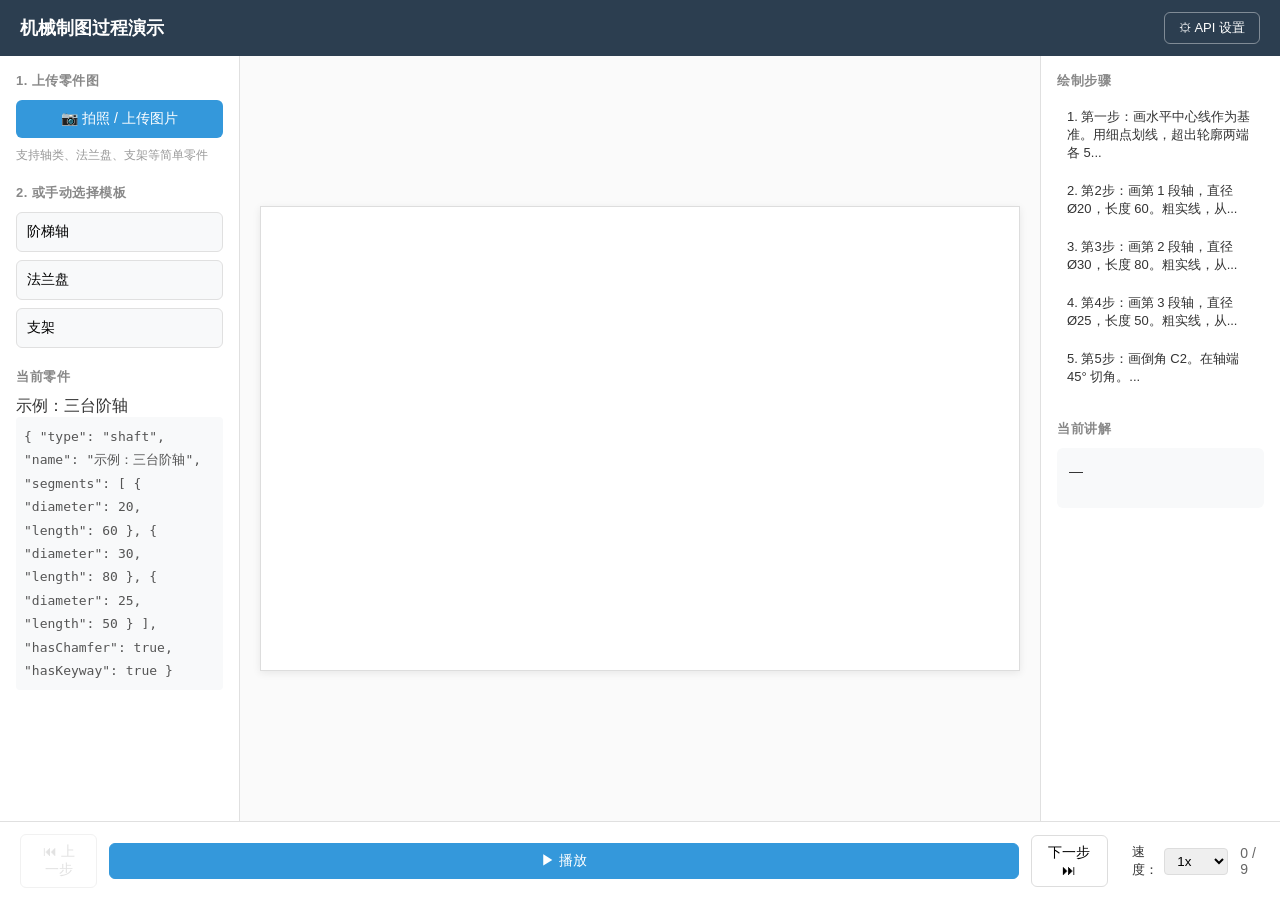
==== index.html @ 3d5e57e7 "init: 机械制图过程演示 MVP" ====
<!DOCTYPE html>
<html lang="zh-CN">
<head>
  <meta charset="UTF-8">
  <meta name="viewport" content="width=device-width, initial-scale=1.0">
  <title>机械制图过程演示</title>
  <link rel="stylesheet" href="css/style.css">
</head>
<body>
  <header>
    <h1>机械制图过程演示</h1>
    <button id="btn-settings" class="btn-secondary">⚙ API 设置</button>
  </header>

  <main>
    <aside class="sidebar">
      <div class="panel">
        <h3>1. 上传零件图</h3>
        <input type="file" id="file-input" accept="image/*" hidden>
        <button id="btn-upload" class="btn-primary">📷 拍照 / 上传图片</button>
        <p class="hint">支持轴类、法兰盘、支架等简单零件</p>
      </div>

      <div class="panel">
        <h3>2. 或手动选择模板</h3>
        <div id="template-list" class="template-list">
          <button class="template-item" data-template="shaft">阶梯轴</button>
          <button class="template-item" data-template="flange">法兰盘</button>
          <button class="template-item" data-template="bracket">支架</button>
        </div>
      </div>

      <div class="panel">
        <h3>当前零件</h3>
        <div id="current-part-name">未选择</div>
        <div id="current-part-params" class="params-display"></div>
      </div>
    </aside>

    <section class="canvas-area">
      <canvas id="canvas" width="900" height="550"></canvas>
      <div id="overlay-loading" class="overlay hidden">
        <div class="spinner"></div>
        <p>AI 正在识图中...</p>
      </div>
    </section>

    <aside class="sidebar right">
      <div class="panel">
        <h3>绘制步骤</h3>
        <div id="step-list" class="step-list">
          <p class="hint">上传图片或选择模板后开始</p>
        </div>
      </div>
      <div class="panel">
        <h3>当前讲解</h3>
        <div id="step-desc" class="step-desc">—</div>
      </div>
    </aside>
  </main>

  <footer>
    <button id="btn-prev" class="btn-control" disabled>⏮ 上一步</button>
    <button id="btn-play" class="btn-control btn-primary" disabled>▶ 播放</button>
    <button id="btn-next" class="btn-control" disabled>下一步 ⏭</button>
    <div class="speed-control">
      <label>速度：</label>
      <select id="speed-select">
        <option value="0.5">0.5x</option>
        <option value="1" selected>1x</option>
        <option value="2">2x</option>
        <option value="4">4x</option>
      </select>
    </div>
    <div class="step-progress">
      <span id="step-current">0</span> / <span id="step-total">0</span>
    </div>
  </footer>

  <div id="settings-modal" class="modal hidden">
    <div class="modal-content">
      <h2>API 设置</h2>
      <p class="hint">你的 API Key 只存在浏览器本地，不会上传。</p>
      <label>API Base URL</label>
      <input type="text" id="cfg-baseurl" placeholder="https://api.openai.com/v1" value="https://api.openai.com/v1">
      <label>API Key</label>
      <input type="password" id="cfg-apikey" placeholder="sk-...">
      <label>模型名称</label>
      <input type="text" id="cfg-model" placeholder="gpt-4o" value="gpt-4o">
      <div class="modal-actions">
        <button id="btn-cancel-settings" class="btn-secondary">取消</button>
        <button id="btn-save-settings" class="btn-primary">保存</button>
      </div>
    </div>
  </div>

  <script src="js/config.js"></script>
  <script src="js/templates.js"></script>
  <script src="js/engine.js"></script>
  <script src="js/player.js"></script>
  <script src="js/llm.js"></script>
  <script src="js/app.js"></script>
</body>
</html>
---- css/style.css ----
* { margin: 0; padding: 0; box-sizing: border-box; }

body {
  font-family: -apple-system, "PingFang SC", "Microsoft YaHei", sans-serif;
  background: #f5f5f5;
  color: #333;
  display: flex;
  flex-direction: column;
  height: 100vh;
  overflow: hidden;
}

header {
  background: #2c3e50;
  color: #fff;
  padding: 12px 20px;
  display: flex;
  justify-content: space-between;
  align-items: center;
}
header h1 { font-size: 18px; font-weight: 600; }

main {
  flex: 1;
  display: flex;
  overflow: hidden;
}

.sidebar {
  width: 240px;
  background: #fff;
  border-right: 1px solid #e0e0e0;
  padding: 16px;
  overflow-y: auto;
  flex-shrink: 0;
}
.sidebar.right {
  border-right: none;
  border-left: 1px solid #e0e0e0;
}

.panel { margin-bottom: 20px; }
.panel h3 {
  font-size: 13px;
  color: #888;
  margin-bottom: 10px;
  text-transform: uppercase;
  letter-spacing: 0.5px;
}

.canvas-area {
  flex: 1;
  display: flex;
  align-items: center;
  justify-content: center;
  background: #fafafa;
  position: relative;
  padding: 20px;
}
#canvas {
  background: #fff;
  border: 1px solid #ddd;
  box-shadow: 0 2px 8px rgba(0,0,0,0.08);
  max-width: 100%;
  max-height: 100%;
}

.btn-primary {
  background: #3498db;
  color: #fff;
  border: none;
  padding: 10px 16px;
  border-radius: 6px;
  cursor: pointer;
  font-size: 14px;
  width: 100%;
  transition: background 0.2s;
}
.btn-primary:hover { background: #2980b9; }

.btn-secondary {
  background: transparent;
  color: #fff;
  border: 1px solid rgba(255,255,255,0.4);
  padding: 6px 14px;
  border-radius: 6px;
  cursor: pointer;
  font-size: 13px;
}
.btn-secondary:hover { background: rgba(255,255,255,0.1); }

.btn-control {
  background: #fff;
  border: 1px solid #ddd;
  padding: 8px 16px;
  border-radius: 6px;
  cursor: pointer;
  font-size: 14px;
  transition: all 0.2s;
}
.btn-control:hover:not(:disabled) { background: #f0f0f0; }
.btn-control:disabled { opacity: 0.4; cursor: not-allowed; }
.btn-control.btn-primary {
  background: #3498db;
  color: #fff;
  border-color: #3498db;
  min-width: 80px;
}

.template-list { display: flex; flex-direction: column; gap: 8px; }
.template-item {
  background: #f8f9fa;
  border: 1px solid #e0e0e0;
  padding: 10px;
  border-radius: 6px;
  cursor: pointer;
  text-align: left;
  font-size: 14px;
  transition: all 0.2s;
}
.template-item:hover { background: #e3f2fd; border-color: #3498db; }
.template-item.active { background: #3498db; color: #fff; border-color: #3498db; }

.hint { font-size: 12px; color: #999; margin-top: 8px; line-height: 1.5; }

.step-list { max-height: 300px; overflow-y: auto; }
.step-item {
  padding: 8px 10px;
  border-radius: 4px;
  margin-bottom: 4px;
  font-size: 13px;
  cursor: pointer;
  transition: background 0.2s;
}
.step-item:hover { background: #f0f0f0; }
.step-item.done { color: #27ae60; }
.step-item.current { background: #e3f2fd; color: #2980b9; font-weight: 600; }

.step-desc {
  background: #f8f9fa;
  padding: 12px;
  border-radius: 6px;
  font-size: 14px;
  line-height: 1.6;
  min-height: 60px;
}

footer {
  background: #fff;
  border-top: 1px solid #e0e0e0;
  padding: 12px 20px;
  display: flex;
  align-items: center;
  gap: 12px;
}
.speed-control {
  display: flex;
  align-items: center;
  gap: 6px;
  margin-left: 12px;
  font-size: 13px;
}
.speed-control select {
  padding: 4px 8px;
  border: 1px solid #ddd;
  border-radius: 4px;
}
.step-progress { margin-left: auto; font-size: 14px; color: #666; }

.modal {
  position: fixed;
  top: 0; left: 0; right: 0; bottom: 0;
  background: rgba(0,0,0,0.5);
  display: flex;
  align-items: center;
  justify-content: center;
  z-index: 100;
}
.modal.hidden { display: none; }
.modal-content {
  background: #fff;
  padding: 24px;
  border-radius: 12px;
  width: 400px;
  max-width: 90%;
}
.modal-content h2 { margin-bottom: 16px; font-size: 18px; }
.modal-content label {
  display: block;
  font-size: 13px;
  color: #666;
  margin: 12px 0 4px;
}
.modal-content input {
  width: 100%;
  padding: 8px 10px;
  border: 1px solid #ddd;
  border-radius: 6px;
  font-size: 14px;
}
.modal-actions {
  display: flex;
  gap: 10px;
  margin-top: 20px;
  justify-content: flex-end;
}
.modal-actions .btn-secondary { background: #f0f0f0; color: #333; border: none; }

.overlay {
  position: absolute;
  top: 0; left: 0; right: 0; bottom: 0;
  background: rgba(255,255,255,0.9);
  display: flex;
  flex-direction: column;
  align-items: center;
  justify-content: center;
  z-index: 10;
}
.overlay.hidden { display: none; }
.spinner {
  width: 40px; height: 40px;
  border: 4px solid #e0e0e0;
  border-top-color: #3498db;
  border-radius: 50%;
  animation: spin 0.8s linear infinite;
}
@keyframes spin { to { transform: rotate(360deg); } }

.params-display {
  font-size: 13px;
  color: #555;
  line-height: 1.8;
  font-family: monospace;
  background: #f8f9fa;
  padding: 8px;
  border-radius: 4px;
}
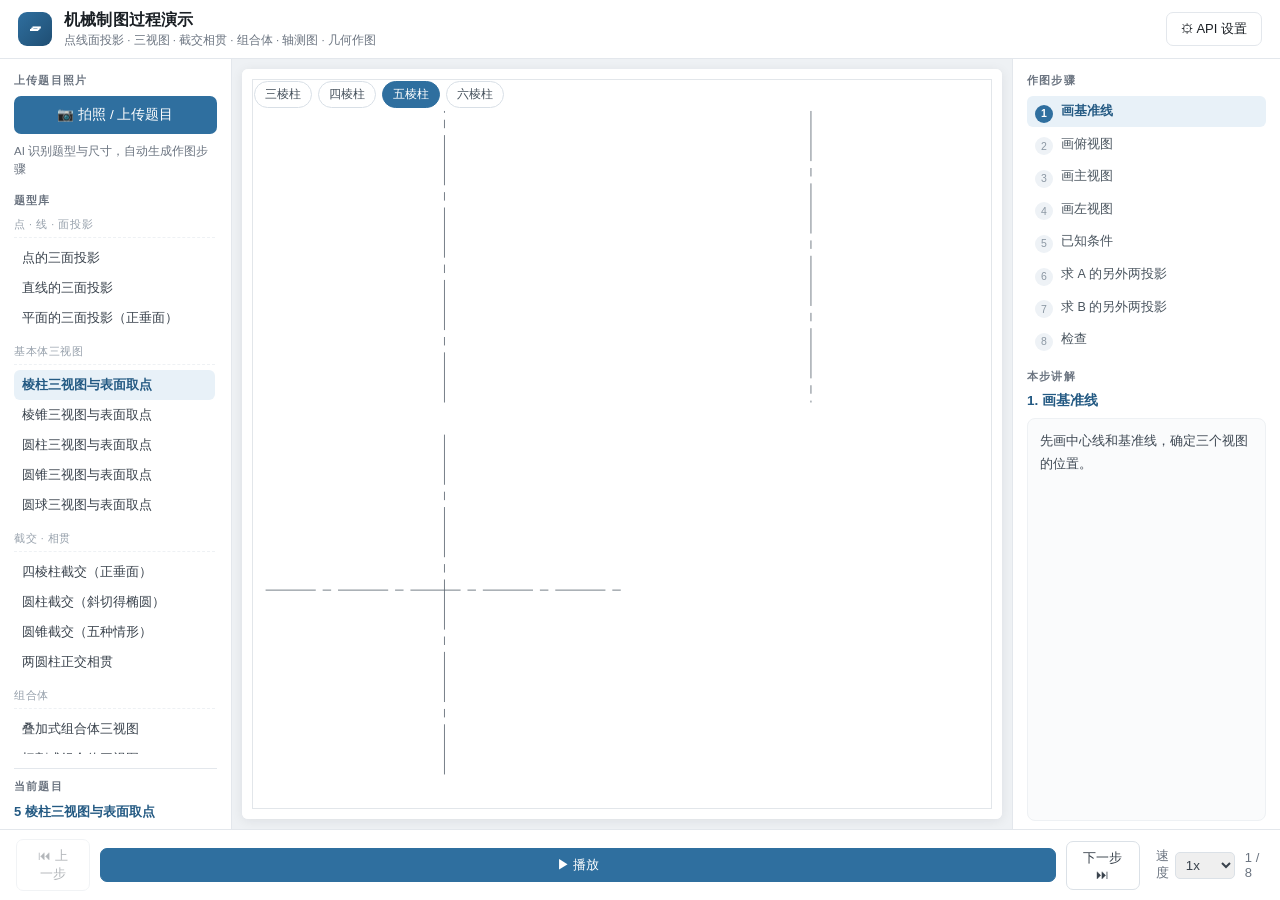
==== commit 2d6b0da2: "feat: 画法几何题型库（点线面投影/基本体取点/截交相贯/组合体/轴测图/圆弧连接/吊钩）" ====
--- a/index.html
+++ b/index.html
@@ -3,58 +3,59 @@
 <head>
   <meta charset="UTF-8">
   <meta name="viewport" content="width=device-width, initial-scale=1.0">
-  <title>机械制图过程演示</title>
+  <title>机械制图过程演示 · 画法几何</title>
   <link rel="stylesheet" href="css/style.css">
 </head>
 <body>
   <header>
-    <h1>机械制图过程演示</h1>
+    <div class="brand">
+      <span class="logo">▱</span>
+      <div>
+        <h1>机械制图过程演示</h1>
+        <p class="sub">点线面投影 · 三视图 · 截交相贯 · 组合体 · 轴测图 · 几何作图</p>
+      </div>
+    </div>
     <button id="btn-settings" class="btn-secondary">⚙ API 设置</button>
   </header>
 
   <main>
     <aside class="sidebar">
       <div class="panel">
-        <h3>1. 上传零件图</h3>
+        <h3>上传题目照片</h3>
         <input type="file" id="file-input" accept="image/*" hidden>
-        <button id="btn-upload" class="btn-primary">📷 拍照 / 上传图片</button>
-        <p class="hint">支持轴类、法兰盘、支架等简单零件</p>
+        <button id="btn-upload" class="btn-primary">📷 拍照 / 上传题目</button>
+        <p class="hint">AI 识别题型与尺寸，自动生成作图步骤</p>
       </div>
 
-      <div class="panel">
-        <h3>2. 或手动选择模板</h3>
-        <div id="template-list" class="template-list">
-          <button class="template-item" data-template="shaft">阶梯轴</button>
-          <button class="template-item" data-template="flange">法兰盘</button>
-          <button class="template-item" data-template="bracket">支架</button>
-        </div>
+      <div class="panel grow">
+        <h3>题型库</h3>
+        <div id="template-list" class="template-list"></div>
       </div>
 
-      <div class="panel">
-        <h3>当前零件</h3>
-        <div id="current-part-name">未选择</div>
-        <div id="current-part-params" class="params-display"></div>
+      <div class="panel last">
+        <h3>当前题目</h3>
+        <div id="current-part-name" class="current-name">—</div>
       </div>
     </aside>
 
     <section class="canvas-area">
-      <canvas id="canvas" width="900" height="550"></canvas>
+      <canvas id="canvas"></canvas>
+      <div id="variant-bar" class="variant-bar hidden"></div>
       <div id="overlay-loading" class="overlay hidden">
         <div class="spinner"></div>
-        <p>AI 正在识图中...</p>
+        <p>AI 正在识图...</p>
       </div>
     </section>
 
     <aside class="sidebar right">
       <div class="panel">
-        <h3>绘制步骤</h3>
-        <div id="step-list" class="step-list">
-          <p class="hint">上传图片或选择模板后开始</p>
-        </div>
+        <h3>作图步骤</h3>
+        <div id="step-list" class="step-list"></div>
       </div>
-      <div class="panel">
-        <h3>当前讲解</h3>
-        <div id="step-desc" class="step-desc">—</div>
+      <div class="panel grow">
+        <h3>本步讲解</h3>
+        <div id="step-title" class="step-title">—</div>
+        <div id="step-desc" class="step-desc">选择一个题型开始</div>
       </div>
     </aside>
   </main>
@@ -64,38 +65,40 @@
     <button id="btn-play" class="btn-control btn-primary" disabled>▶ 播放</button>
     <button id="btn-next" class="btn-control" disabled>下一步 ⏭</button>
     <div class="speed-control">
-      <label>速度：</label>
+      <label>速度</label>
       <select id="speed-select">
         <option value="0.5">0.5x</option>
         <option value="1" selected>1x</option>
         <option value="2">2x</option>
-        <option value="4">4x</option>
+        <option value="3">3x</option>
       </select>
     </div>
-    <div class="step-progress">
-      <span id="step-current">0</span> / <span id="step-total">0</span>
-    </div>
+    <div class="step-progress"><span id="step-current">0</span> / <span id="step-total">0</span></div>
   </footer>
 
   <div id="settings-modal" class="modal hidden">
     <div class="modal-content">
       <h2>API 设置</h2>
-      <p class="hint">你的 API Key 只存在浏览器本地，不会上传。</p>
+      <p class="hint">API Key 只保存在浏览器本地，不会上传到任何服务器。</p>
       <label>API Base URL</label>
       <input type="text" id="cfg-baseurl" placeholder="https://api.openai.com/v1" value="https://api.openai.com/v1">
       <label>API Key</label>
       <input type="password" id="cfg-apikey" placeholder="sk-...">
-      <label>模型名称</label>
+      <label>模型名称（需支持图片输入）</label>
       <input type="text" id="cfg-model" placeholder="gpt-4o" value="gpt-4o">
       <div class="modal-actions">
-        <button id="btn-cancel-settings" class="btn-secondary">取消</button>
+        <button id="btn-cancel-settings" class="btn-secondary dark">取消</button>
         <button id="btn-save-settings" class="btn-primary">保存</button>
       </div>
     </div>
   </div>
 
   <script src="js/config.js"></script>
+  <script src="js/paper.js"></script>
+  <script src="js/geom3d.js"></script>
+  <script src="js/views.js"></script>
   <script src="js/templates.js"></script>
+  <script src="js/templates2d.js"></script>
   <script src="js/engine.js"></script>
   <script src="js/player.js"></script>
   <script src="js/llm.js"></script>
--- a/css/style.css
+++ b/css/style.css
@@ -1,237 +1,200 @@
 * { margin: 0; padding: 0; box-sizing: border-box; }
 
+:root {
+  --ink: #1a1f24;
+  --muted: #6b7480;
+  --line: #e3e7ec;
+  --bg: #f4f6f8;
+  --blue: #2f6f9f;
+  --blue-d: #245a83;
+  --accent: #c0392b;
+}
+
 body {
-  font-family: -apple-system, "PingFang SC", "Microsoft YaHei", sans-serif;
-  background: #f5f5f5;
-  color: #333;
+  font-family: -apple-system, "PingFang SC", "Microsoft YaHei", "Segoe UI", sans-serif;
+  background: var(--bg);
+  color: var(--ink);
   display: flex;
   flex-direction: column;
   height: 100vh;
   overflow: hidden;
+  font-size: 14px;
 }
 
 header {
-  background: #2c3e50;
-  color: #fff;
-  padding: 12px 20px;
+  background: #fff;
+  border-bottom: 1px solid var(--line);
+  padding: 10px 18px;
   display: flex;
   justify-content: space-between;
   align-items: center;
-}
-header h1 { font-size: 18px; font-weight: 600; }
-
-main {
-  flex: 1;
+  flex-shrink: 0;
+}
+.brand { display: flex; align-items: center; gap: 12px; }
+.logo {
+  width: 34px; height: 34px; border-radius: 9px;
+  background: linear-gradient(135deg, #2f6f9f, #1f4e73);
+  color: #fff; display: flex; align-items: center; justify-content: center;
+  font-size: 20px; font-weight: 700;
+}
+header h1 { font-size: 16px; font-weight: 600; letter-spacing: .2px; }
+header .sub { font-size: 11.5px; color: var(--muted); margin-top: 2px; }
+
+main { flex: 1; display: flex; overflow: hidden; }
+
+.sidebar {
+  width: 232px;
+  background: #fff;
+  border-right: 1px solid var(--line);
+  padding: 14px 14px 8px;
   display: flex;
+  flex-direction: column;
+  gap: 14px;
   overflow: hidden;
-}
-
-.sidebar {
-  width: 240px;
-  background: #fff;
-  border-right: 1px solid #e0e0e0;
-  padding: 16px;
-  overflow-y: auto;
   flex-shrink: 0;
 }
-.sidebar.right {
-  border-right: none;
-  border-left: 1px solid #e0e0e0;
-}
-
-.panel { margin-bottom: 20px; }
+.sidebar.right { border-right: none; border-left: 1px solid var(--line); width: 268px; }
+
+.panel { display: flex; flex-direction: column; gap: 8px; }
+.panel.grow { flex: 1; min-height: 0; }
+.panel.last { border-top: 1px solid var(--line); padding-top: 10px; }
 .panel h3 {
-  font-size: 13px;
-  color: #888;
-  margin-bottom: 10px;
-  text-transform: uppercase;
-  letter-spacing: 0.5px;
+  font-size: 11px; color: var(--muted); font-weight: 600;
+  letter-spacing: 1.2px; text-transform: uppercase;
 }
 
 .canvas-area {
-  flex: 1;
-  display: flex;
-  align-items: center;
-  justify-content: center;
-  background: #fafafa;
-  position: relative;
-  padding: 20px;
-}
-#canvas {
-  background: #fff;
-  border: 1px solid #ddd;
-  box-shadow: 0 2px 8px rgba(0,0,0,0.08);
-  max-width: 100%;
-  max-height: 100%;
-}
+  flex: 1; position: relative; display: flex; align-items: stretch; justify-content: stretch;
+  background: #eef1f4; padding: 10px; min-width: 0;
+}
+#canvas { width: 100%; height: 100%; background: #fff; border-radius: 6px; box-shadow: 0 2px 12px rgba(20,30,40,.08); }
 
 .btn-primary {
-  background: #3498db;
-  color: #fff;
-  border: none;
-  padding: 10px 16px;
-  border-radius: 6px;
-  cursor: pointer;
-  font-size: 14px;
-  width: 100%;
-  transition: background 0.2s;
-}
-.btn-primary:hover { background: #2980b9; }
+  background: var(--blue); color: #fff; border: none;
+  padding: 10px 14px; border-radius: 7px; cursor: pointer;
+  font-size: 13.5px; width: 100%; transition: background .15s;
+}
+.btn-primary:hover { background: var(--blue-d); }
 
 .btn-secondary {
-  background: transparent;
-  color: #fff;
-  border: 1px solid rgba(255,255,255,0.4);
-  padding: 6px 14px;
-  border-radius: 6px;
-  cursor: pointer;
-  font-size: 13px;
-}
-.btn-secondary:hover { background: rgba(255,255,255,0.1); }
-
+  background: #fff; color: var(--ink); border: 1px solid var(--line);
+  padding: 7px 14px; border-radius: 7px; cursor: pointer; font-size: 13px;
+}
+.btn-secondary:hover { background: #f6f8fa; }
+.btn-secondary.dark { background: #eef1f4; border-color: #e0e5ea; }
+
+.hint { font-size: 11.5px; color: var(--muted); line-height: 1.6; }
+
+/* 题库 */
+.template-list { overflow-y: auto; flex: 1; padding-right: 2px; }
+.cat { margin-bottom: 10px; }
+.cat-h {
+  font-size: 10.5px; color: #97a1ac; letter-spacing: .6px;
+  padding: 2px 0 5px; border-bottom: 1px dashed #eef1f4; margin-bottom: 5px;
+}
+.template-item {
+  display: block; width: 100%; text-align: left; background: transparent;
+  border: none; padding: 6px 8px; border-radius: 6px; font-size: 13px;
+  color: #39424c; cursor: pointer; transition: background .12s, color .12s;
+  white-space: nowrap; overflow: hidden; text-overflow: ellipsis;
+}
+.template-item:hover { background: #f2f6fa; color: var(--blue-d); }
+.template-item.active { background: #e8f1f8; color: var(--blue-d); font-weight: 600; }
+
+.current-name { font-size: 13px; color: var(--blue-d); font-weight: 600; line-height: 1.5; }
+
+/* 变体选择 */
+.variant-bar {
+  position: absolute; left: 22px; top: 22px;
+  display: flex; gap: 6px; flex-wrap: wrap; max-width: 70%;
+}
+.variant-bar.hidden { display: none; }
+.chip {
+  background: rgba(255,255,255,.94); border: 1px solid #d8dfe6; color: #46515c;
+  padding: 4px 10px; border-radius: 999px; font-size: 12px; cursor: pointer;
+  backdrop-filter: blur(4px);
+}
+.chip:hover { border-color: var(--blue); color: var(--blue); }
+.chip.on { background: var(--blue); color: #fff; border-color: var(--blue); }
+.ai-note { font-size: 12px; color: var(--muted); padding: 5px 10px; background: #fff; border-radius: 999px; border: 1px dashed #cfd8e0; }
+
+/* 步骤 */
+.step-list { overflow-y: auto; flex: 1; min-height: 0; display: flex; flex-direction: column; gap: 2px; }
+.step-item {
+  display: flex; gap: 8px; align-items: baseline;
+  padding: 6px 8px; border-radius: 6px; cursor: pointer; color: #4a555f;
+  font-size: 12.5px; line-height: 1.45;
+}
+.step-item:hover { background: #f4f7fa; }
+.step-item .idx {
+  flex-shrink: 0; width: 18px; height: 18px; border-radius: 50%;
+  background: #eef2f6; color: #8b97a3; font-size: 10.5px;
+  display: inline-flex; align-items: center; justify-content: center;
+  transform: translateY(2px);
+}
+.step-item.done { color: #8b97a3; }
+.step-item.done .idx { background: #e6f4ec; color: #2e8b57; }
+.step-item.current { background: #e8f1f8; color: var(--blue-d); font-weight: 600; }
+.step-item.current .idx { background: var(--blue); color: #fff; }
+
+.step-title { font-size: 13.5px; font-weight: 600; color: var(--blue-d); }
+.step-desc {
+  font-size: 13px; line-height: 1.75; color: #3d4752;
+  background: #fafbfc; border: 1px solid #eef1f4; border-radius: 8px;
+  padding: 11px 12px; overflow-y: auto; flex: 1; min-height: 80px;
+}
+
+/* 底栏 */
+footer {
+  background: #fff; border-top: 1px solid var(--line);
+  padding: 9px 16px; display: flex; align-items: center; gap: 10px; flex-shrink: 0;
+}
 .btn-control {
-  background: #fff;
-  border: 1px solid #ddd;
-  padding: 8px 16px;
-  border-radius: 6px;
-  cursor: pointer;
-  font-size: 14px;
-  transition: all 0.2s;
-}
-.btn-control:hover:not(:disabled) { background: #f0f0f0; }
-.btn-control:disabled { opacity: 0.4; cursor: not-allowed; }
-.btn-control.btn-primary {
-  background: #3498db;
-  color: #fff;
-  border-color: #3498db;
-  min-width: 80px;
-}
-
-.template-list { display: flex; flex-direction: column; gap: 8px; }
-.template-item {
-  background: #f8f9fa;
-  border: 1px solid #e0e0e0;
-  padding: 10px;
-  border-radius: 6px;
-  cursor: pointer;
-  text-align: left;
-  font-size: 14px;
-  transition: all 0.2s;
-}
-.template-item:hover { background: #e3f2fd; border-color: #3498db; }
-.template-item.active { background: #3498db; color: #fff; border-color: #3498db; }
-
-.hint { font-size: 12px; color: #999; margin-top: 8px; line-height: 1.5; }
-
-.step-list { max-height: 300px; overflow-y: auto; }
-.step-item {
-  padding: 8px 10px;
-  border-radius: 4px;
-  margin-bottom: 4px;
-  font-size: 13px;
-  cursor: pointer;
-  transition: background 0.2s;
-}
-.step-item:hover { background: #f0f0f0; }
-.step-item.done { color: #27ae60; }
-.step-item.current { background: #e3f2fd; color: #2980b9; font-weight: 600; }
-
-.step-desc {
-  background: #f8f9fa;
-  padding: 12px;
-  border-radius: 6px;
-  font-size: 14px;
-  line-height: 1.6;
-  min-height: 60px;
-}
-
-footer {
-  background: #fff;
-  border-top: 1px solid #e0e0e0;
-  padding: 12px 20px;
-  display: flex;
-  align-items: center;
-  gap: 12px;
-}
-.speed-control {
-  display: flex;
-  align-items: center;
-  gap: 6px;
-  margin-left: 12px;
-  font-size: 13px;
-}
-.speed-control select {
-  padding: 4px 8px;
-  border: 1px solid #ddd;
-  border-radius: 4px;
-}
-.step-progress { margin-left: auto; font-size: 14px; color: #666; }
-
+  background: #fff; border: 1px solid #dbe1e7; padding: 7px 15px;
+  border-radius: 7px; cursor: pointer; font-size: 13px; color: #39424c;
+  transition: all .12s;
+}
+.btn-control:hover:not(:disabled) { background: #f5f8fa; border-color: #c9d2da; }
+.btn-control:disabled { opacity: .38; cursor: not-allowed; }
+.btn-control.btn-primary { background: var(--blue); color: #fff; border-color: var(--blue); min-width: 92px; }
+.btn-control.btn-primary:hover:not(:disabled) { background: var(--blue-d); }
+.speed-control { display: flex; align-items: center; gap: 6px; font-size: 12.5px; color: var(--muted); margin-left: 6px; }
+.speed-control select { padding: 4px 6px; border: 1px solid #dbe1e7; border-radius: 5px; color: #39424c; }
+.step-progress { margin-left: auto; font-size: 13px; color: var(--muted); font-variant-numeric: tabular-nums; }
+
+/* 弹窗 */
 .modal {
-  position: fixed;
-  top: 0; left: 0; right: 0; bottom: 0;
-  background: rgba(0,0,0,0.5);
-  display: flex;
-  align-items: center;
-  justify-content: center;
-  z-index: 100;
+  position: fixed; inset: 0; background: rgba(18,24,30,.42);
+  display: flex; align-items: center; justify-content: center; z-index: 100;
 }
 .modal.hidden { display: none; }
 .modal-content {
-  background: #fff;
-  padding: 24px;
-  border-radius: 12px;
-  width: 400px;
-  max-width: 90%;
-}
-.modal-content h2 { margin-bottom: 16px; font-size: 18px; }
-.modal-content label {
-  display: block;
-  font-size: 13px;
-  color: #666;
-  margin: 12px 0 4px;
-}
+  background: #fff; padding: 22px; border-radius: 12px; width: 420px; max-width: 92%;
+  box-shadow: 0 18px 50px rgba(0,0,0,.2);
+}
+.modal-content h2 { font-size: 17px; margin-bottom: 6px; }
+.modal-content label { display: block; font-size: 12px; color: var(--muted); margin: 12px 0 4px; }
 .modal-content input {
-  width: 100%;
-  padding: 8px 10px;
-  border: 1px solid #ddd;
-  border-radius: 6px;
-  font-size: 14px;
-}
-.modal-actions {
-  display: flex;
-  gap: 10px;
-  margin-top: 20px;
-  justify-content: flex-end;
-}
-.modal-actions .btn-secondary { background: #f0f0f0; color: #333; border: none; }
+  width: 100%; padding: 8px 10px; border: 1px solid #dbe1e7;
+  border-radius: 7px; font-size: 13px; outline: none;
+}
+.modal-content input:focus { border-color: var(--blue); }
+.modal-actions { display: flex; gap: 8px; margin-top: 18px; justify-content: flex-end; }
+.modal-actions .btn-primary { width: auto; }
 
 .overlay {
-  position: absolute;
-  top: 0; left: 0; right: 0; bottom: 0;
-  background: rgba(255,255,255,0.9);
-  display: flex;
-  flex-direction: column;
-  align-items: center;
-  justify-content: center;
-  z-index: 10;
+  position: absolute; inset: 0; background: rgba(255,255,255,.86);
+  display: flex; flex-direction: column; align-items: center; justify-content: center;
+  gap: 12px; z-index: 20; border-radius: 6px; font-size: 13px; color: var(--muted);
 }
 .overlay.hidden { display: none; }
 .spinner {
-  width: 40px; height: 40px;
-  border: 4px solid #e0e0e0;
-  border-top-color: #3498db;
-  border-radius: 50%;
-  animation: spin 0.8s linear infinite;
+  width: 34px; height: 34px; border: 3px solid #e3e8ee; border-top-color: var(--blue);
+  border-radius: 50%; animation: spin .8s linear infinite;
 }
 @keyframes spin { to { transform: rotate(360deg); } }
 
-.params-display {
-  font-size: 13px;
-  color: #555;
-  line-height: 1.8;
-  font-family: monospace;
-  background: #f8f9fa;
-  padding: 8px;
-  border-radius: 4px;
-}
+@media (max-width: 1100px) {
+  .sidebar { width: 190px; }
+  .sidebar.right { width: 230px; }
+}
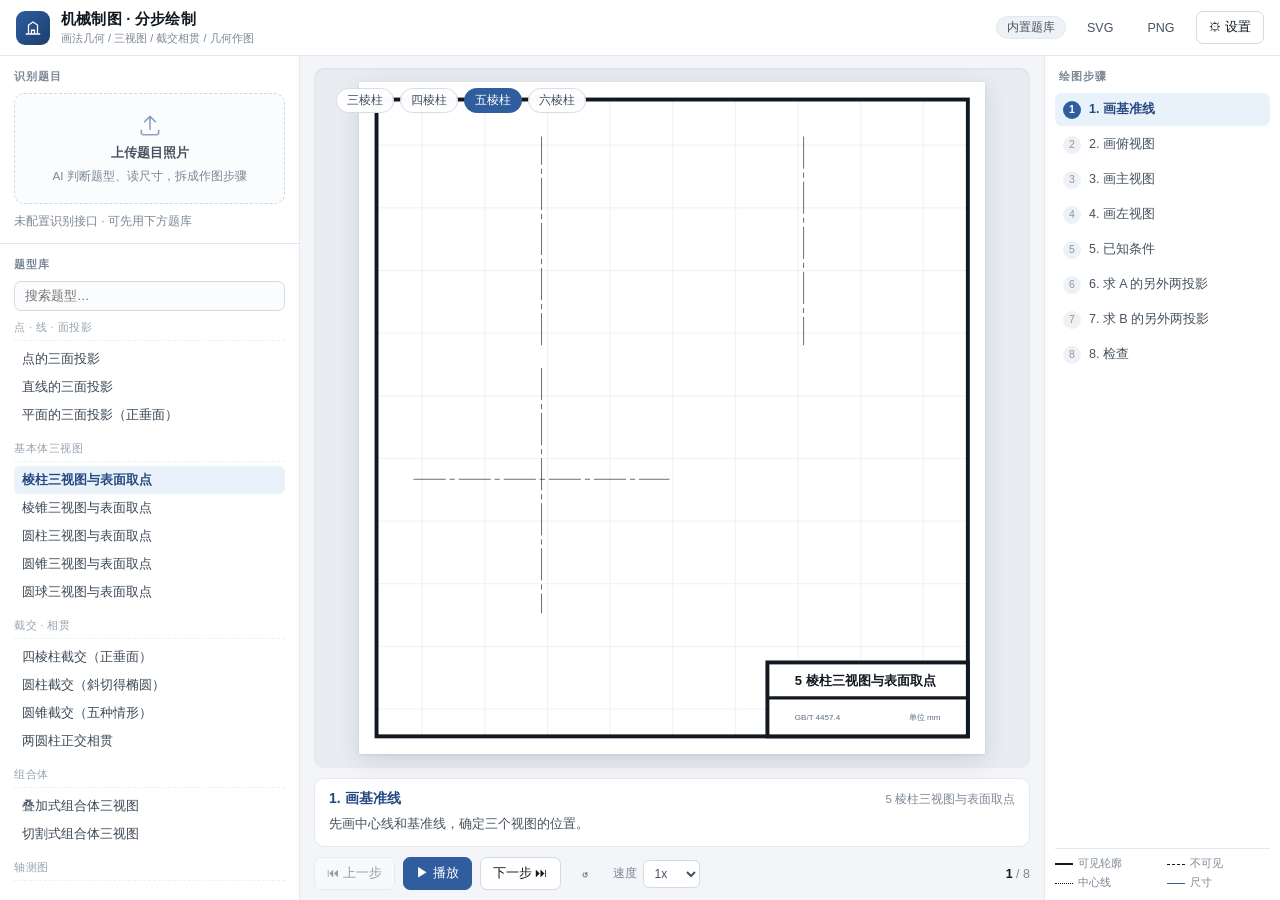
==== commit 7eb9e894: "feat: 通用图纸契约 + SVG 渲染器（国标线型/尺寸引擎/生长动画/导出），AI 识图不限题型" ====
--- a/index.html
+++ b/index.html
@@ -3,95 +3,112 @@
 <head>
   <meta charset="UTF-8">
   <meta name="viewport" content="width=device-width, initial-scale=1.0">
-  <title>机械制图过程演示 · 画法几何</title>
+  <title>机械制图 · 分步绘制</title>
   <link rel="stylesheet" href="css/style.css">
 </head>
 <body>
-  <header>
+  <header class="bar">
     <div class="brand">
-      <span class="logo">▱</span>
-      <div>
-        <h1>机械制图过程演示</h1>
-        <p class="sub">点线面投影 · 三视图 · 截交相贯 · 组合体 · 轴测图 · 几何作图</p>
+      <span class="mark">
+        <svg width="18" height="18" viewBox="0 0 24 24" fill="none" stroke="currentColor" stroke-width="1.7" stroke-linecap="round">
+          <path d="M3 20h18M6 20V8l6-4 6 4v12M10 20v-5h4v5"/>
+        </svg>
+      </span>
+      <div class="brand-txt">
+        <h1>机械制图 · 分步绘制</h1>
+        <p>画法几何 / 三视图 / 截交相贯 / 几何作图</p>
       </div>
     </div>
-    <button id="btn-settings" class="btn-secondary">⚙ API 设置</button>
+    <div class="bar-right">
+      <span id="mode-tag" class="tag">内置题库</span>
+      <button id="btn-svg" class="btn ghost" title="导出矢量图">SVG</button>
+      <button id="btn-png" class="btn ghost" title="导出图片">PNG</button>
+      <button id="btn-settings" class="btn">⚙ 设置</button>
+    </div>
   </header>
 
-  <main>
-    <aside class="sidebar">
-      <div class="panel">
-        <h3>上传题目照片</h3>
+  <main class="layout">
+    <aside class="side">
+      <section class="card">
+        <h2>识别题目</h2>
+        <div id="drop" class="drop">
+          <svg width="26" height="26" viewBox="0 0 24 24" fill="none" stroke="currentColor" stroke-width="1.5" stroke-linecap="round">
+            <path d="M12 16V4m0 0L7 9m5-5 5 5M4 17v2a2 2 0 0 0 2 2h12a2 2 0 0 0 2-2v-2"/>
+          </svg>
+          <strong>上传题目照片</strong>
+          <span>AI 判断题型、读尺寸，拆成作图步骤</span>
+        </div>
         <input type="file" id="file-input" accept="image/*" hidden>
-        <button id="btn-upload" class="btn-primary">📷 拍照 / 上传题目</button>
-        <p class="hint">AI 识别题型与尺寸，自动生成作图步骤</p>
-      </div>
+        <div id="ai-status" class="ai-status"></div>
+        <div id="ai-result" class="ai-result hide"></div>
+      </section>
 
-      <div class="panel grow">
-        <h3>题型库</h3>
-        <div id="template-list" class="template-list"></div>
-      </div>
-
-      <div class="panel last">
-        <h3>当前题目</h3>
-        <div id="current-part-name" class="current-name">—</div>
-      </div>
+      <section class="card grow">
+        <h2>题型库</h2>
+        <input id="lib-search" class="search" placeholder="搜索题型…">
+        <div id="lib-cats" class="lib-cats"></div>
+      </section>
     </aside>
 
-    <section class="canvas-area">
-      <canvas id="canvas"></canvas>
-      <div id="variant-bar" class="variant-bar hidden"></div>
-      <div id="overlay-loading" class="overlay hidden">
-        <div class="spinner"></div>
-        <p>AI 正在识图...</p>
+    <section class="stage">
+      <div class="paper-wrap">
+        <div id="paper" class="paper"></div>
+        <div id="variant-bar" class="variant-bar hide"></div>
+      </div>
+      <div class="narration">
+        <div class="narr-head">
+          <span id="step-title" class="narr-title">—</span>
+          <span id="doc-title" class="doc-title"></span>
+        </div>
+        <p id="step-desc" class="narr-body">选择左侧题型，或上传题目照片</p>
+      </div>
+      <div class="controls">
+        <button id="btn-prev" class="btn" disabled>⏮ 上一步</button>
+        <button id="btn-play" class="btn primary" disabled>▶ 播放</button>
+        <button id="btn-next" class="btn" disabled>下一步 ⏭</button>
+        <button id="btn-reset" class="btn ghost" title="回到第一步">↺</button>
+        <label class="speed">速度
+          <select id="speed-select">
+            <option value="0.6">0.6x</option>
+            <option value="1" selected>1x</option>
+            <option value="1.8">1.8x</option>
+            <option value="3">3x</option>
+          </select>
+        </label>
+        <span class="progress"><b id="step-current">0</b> / <span id="step-total">0</span></span>
       </div>
     </section>
 
-    <aside class="sidebar right">
-      <div class="panel">
-        <h3>作图步骤</h3>
-        <div id="step-list" class="step-list"></div>
-      </div>
-      <div class="panel grow">
-        <h3>本步讲解</h3>
-        <div id="step-title" class="step-title">—</div>
-        <div id="step-desc" class="step-desc">选择一个题型开始</div>
+    <aside class="rail">
+      <h2>绘图步骤</h2>
+      <div id="step-list" class="step-list"></div>
+      <div class="legend">
+        <span><i class="l thick"></i>可见轮廓</span>
+        <span><i class="l dashed"></i>不可见</span>
+        <span><i class="l center"></i>中心线</span>
+        <span><i class="l dim"></i>尺寸</span>
       </div>
     </aside>
   </main>
 
-  <footer>
-    <button id="btn-prev" class="btn-control" disabled>⏮ 上一步</button>
-    <button id="btn-play" class="btn-control btn-primary" disabled>▶ 播放</button>
-    <button id="btn-next" class="btn-control" disabled>下一步 ⏭</button>
-    <div class="speed-control">
-      <label>速度</label>
-      <select id="speed-select">
-        <option value="0.5">0.5x</option>
-        <option value="1" selected>1x</option>
-        <option value="2">2x</option>
-        <option value="3">3x</option>
-      </select>
-    </div>
-    <div class="step-progress"><span id="step-current">0</span> / <span id="step-total">0</span></div>
-  </footer>
-
-  <div id="settings-modal" class="modal hidden">
-    <div class="modal-content">
-      <h2>API 设置</h2>
-      <p class="hint">API Key 只保存在浏览器本地，不会上传到任何服务器。</p>
+  <div id="settings-modal" class="modal hide">
+    <div class="modal-box">
+      <h2>识别模型设置</h2>
+      <p class="hint">需要支持图片输入的 OpenAI 兼容接口。Key 只存在浏览器本地。</p>
       <label>API Base URL</label>
-      <input type="text" id="cfg-baseurl" placeholder="https://api.openai.com/v1" value="https://api.openai.com/v1">
+      <input id="cfg-baseurl" type="text" placeholder="https://api.openai.com/v1" value="https://api.openai.com/v1">
       <label>API Key</label>
-      <input type="password" id="cfg-apikey" placeholder="sk-...">
-      <label>模型名称（需支持图片输入）</label>
-      <input type="text" id="cfg-model" placeholder="gpt-4o" value="gpt-4o">
+      <input id="cfg-apikey" type="password" placeholder="sk-...">
+      <label>模型</label>
+      <input id="cfg-model" type="text" placeholder="gpt-4o" value="gpt-4o">
       <div class="modal-actions">
-        <button id="btn-cancel-settings" class="btn-secondary dark">取消</button>
-        <button id="btn-save-settings" class="btn-primary">保存</button>
+        <button id="btn-cancel-settings" class="btn ghost">取消</button>
+        <button id="btn-save-settings" class="btn primary">保存</button>
       </div>
     </div>
   </div>
+
+  <div id="toast" class="toast"></div>
 
   <script src="js/config.js"></script>
   <script src="js/paper.js"></script>
@@ -99,7 +116,8 @@
   <script src="js/views.js"></script>
   <script src="js/templates.js"></script>
   <script src="js/templates2d.js"></script>
-  <script src="js/engine.js"></script>
+  <script src="js/drawingdoc.js"></script>
+  <script src="js/render.js"></script>
   <script src="js/player.js"></script>
   <script src="js/llm.js"></script>
   <script src="js/app.js"></script>
--- a/css/style.css
+++ b/css/style.css
@@ -1,200 +1,272 @@
 * { margin: 0; padding: 0; box-sizing: border-box; }
 
 :root {
-  --ink: #1a1f24;
-  --muted: #6b7480;
-  --line: #e3e7ec;
-  --bg: #f4f6f8;
-  --blue: #2f6f9f;
-  --blue-d: #245a83;
+  --ink: #121820;
+  --ink-2: #46525f;
+  --muted: #7b8794;
+  --line: #e4e9ef;
+  --line-2: #d3dae2;
+  --bg: #f3f5f8;
+  --paper: #ffffff;
+  --blue: #2f5d9e;
+  --blue-d: #244a80;
   --accent: #c0392b;
-}
-
+  --ok: #2e8b57;
+  --warn: #c9821a;
+}
+
+html, body { height: 100%; }
 body {
   font-family: -apple-system, "PingFang SC", "Microsoft YaHei", "Segoe UI", sans-serif;
   background: var(--bg);
   color: var(--ink);
+  font-size: 13.5px;
   display: flex;
   flex-direction: column;
-  height: 100vh;
   overflow: hidden;
-  font-size: 14px;
-}
-
-header {
+}
+
+/* ---------- 顶栏 ---------- */
+.bar {
+  height: 56px;
+  flex-shrink: 0;
   background: #fff;
   border-bottom: 1px solid var(--line);
-  padding: 10px 18px;
   display: flex;
+  align-items: center;
   justify-content: space-between;
-  align-items: center;
-  flex-shrink: 0;
-}
-.brand { display: flex; align-items: center; gap: 12px; }
-.logo {
+  padding: 0 16px;
+}
+.brand { display: flex; align-items: center; gap: 11px; }
+.mark {
   width: 34px; height: 34px; border-radius: 9px;
-  background: linear-gradient(135deg, #2f6f9f, #1f4e73);
+  background: linear-gradient(135deg, #2f5d9e, #1c3f6e);
   color: #fff; display: flex; align-items: center; justify-content: center;
-  font-size: 20px; font-weight: 700;
-}
-header h1 { font-size: 16px; font-weight: 600; letter-spacing: .2px; }
-header .sub { font-size: 11.5px; color: var(--muted); margin-top: 2px; }
-
-main { flex: 1; display: flex; overflow: hidden; }
-
-.sidebar {
-  width: 232px;
-  background: #fff;
-  border-right: 1px solid var(--line);
-  padding: 14px 14px 8px;
-  display: flex;
-  flex-direction: column;
-  gap: 14px;
-  overflow: hidden;
-  flex-shrink: 0;
-}
-.sidebar.right { border-right: none; border-left: 1px solid var(--line); width: 268px; }
-
-.panel { display: flex; flex-direction: column; gap: 8px; }
-.panel.grow { flex: 1; min-height: 0; }
-.panel.last { border-top: 1px solid var(--line); padding-top: 10px; }
-.panel h3 {
-  font-size: 11px; color: var(--muted); font-weight: 600;
-  letter-spacing: 1.2px; text-transform: uppercase;
-}
-
-.canvas-area {
-  flex: 1; position: relative; display: flex; align-items: stretch; justify-content: stretch;
-  background: #eef1f4; padding: 10px; min-width: 0;
-}
-#canvas { width: 100%; height: 100%; background: #fff; border-radius: 6px; box-shadow: 0 2px 12px rgba(20,30,40,.08); }
-
-.btn-primary {
-  background: var(--blue); color: #fff; border: none;
-  padding: 10px 14px; border-radius: 7px; cursor: pointer;
-  font-size: 13.5px; width: 100%; transition: background .15s;
-}
-.btn-primary:hover { background: var(--blue-d); }
-
-.btn-secondary {
-  background: #fff; color: var(--ink); border: 1px solid var(--line);
-  padding: 7px 14px; border-radius: 7px; cursor: pointer; font-size: 13px;
-}
-.btn-secondary:hover { background: #f6f8fa; }
-.btn-secondary.dark { background: #eef1f4; border-color: #e0e5ea; }
-
-.hint { font-size: 11.5px; color: var(--muted); line-height: 1.6; }
+}
+.brand-txt h1 { font-size: 15px; font-weight: 650; letter-spacing: .2px; }
+.brand-txt p { font-size: 11px; color: var(--muted); margin-top: 2px; }
+.bar-right { display: flex; align-items: center; gap: 8px; }
+.tag {
+  font-size: 11.5px; color: var(--ink-2); background: #eef2f7;
+  border: 1px solid #e2e8ef; border-radius: 999px; padding: 3px 10px;
+}
+.tag.is-doc { color: #1c5c96; background: #e8f2fc; border-color: #cfe3f7; }
+
+/* ---------- 按钮 ---------- */
+.btn {
+  border: 1px solid var(--line-2); background: #fff; color: var(--ink);
+  padding: 7px 12px; border-radius: 7px; font-size: 12.5px; cursor: pointer;
+  transition: background .14s, border-color .14s, color .14s;
+  white-space: nowrap;
+}
+.btn:hover { background: #f6f8fb; border-color: #c3ccd6; }
+.btn:disabled { opacity: .4; cursor: not-allowed; }
+.btn.primary { background: var(--blue); border-color: var(--blue); color: #fff; }
+.btn.primary:hover { background: var(--blue-d); border-color: var(--blue-d); }
+.btn.ghost { background: transparent; border-color: transparent; color: var(--ink-2); }
+.btn.ghost:hover { background: #eef2f7; }
+
+/* ---------- 布局 ---------- */
+.layout {
+  flex: 1;
+  min-height: 0;
+  display: grid;
+  grid-template-columns: 300px minmax(0, 1fr) 236px;
+  gap: 0;
+}
+.side {
+  background: #fff; border-right: 1px solid var(--line);
+  display: flex; flex-direction: column; gap: 0; overflow: hidden;
+}
+.side .card { padding: 13px 14px; border-bottom: 1px solid var(--line); display: flex; flex-direction: column; gap: 9px; }
+.side .card.grow { flex: 1; min-height: 0; border-bottom: none; }
+.card h2, .rail h2 {
+  font-size: 11px; letter-spacing: 1.1px; text-transform: uppercase;
+  color: var(--muted); font-weight: 650;
+}
+
+/* 上传区 */
+.drop {
+  border: 1.5px dashed #cfd9e3; border-radius: 10px;
+  padding: 18px 12px; text-align: center; cursor: pointer;
+  display: flex; flex-direction: column; align-items: center; gap: 6px;
+  color: var(--ink-2); background: #fbfcfe;
+  transition: border-color .15s, background .15s;
+}
+.drop:hover, .drop.over { border-color: var(--blue); background: #f4f8fd; color: var(--blue-d); }
+.drop strong { font-size: 13px; }
+.drop span { font-size: 11.5px; color: var(--muted); line-height: 1.5; }
+.drop svg { color: #8fa4bb; }
+
+.ai-status { font-size: 12px; color: var(--muted); min-height: 16px; }
+.ai-status.loading { color: var(--blue); }
+.ai-status.ok { color: var(--ok); }
+.ai-status.err { color: var(--accent); }
+
+.ai-result {
+  border: 1px solid var(--line); border-radius: 9px; padding: 10px;
+  display: flex; flex-direction: column; gap: 7px; background: #fafbfd;
+}
+.ai-result.hide { display: none; }
+.ai-summary { font-size: 12.5px; line-height: 1.6; color: var(--ink-2); }
+.ai-meta { display: flex; align-items: center; gap: 8px; font-size: 11.5px; }
+.conf { padding: 2px 7px; border-radius: 999px; background: #eef2f7; color: var(--ink-2); }
+.conf.high { background: #e6f5ec; color: #24734a; }
+.conf.mid { background: #fdf3e3; color: #97651a; }
+.conf.low { background: #fdecea; color: #a33; }
+.muted { color: var(--muted); }
+.warns { margin: 0; padding-left: 16px; font-size: 11.5px; color: var(--warn); line-height: 1.7; }
+.issues { font-size: 11.5px; color: var(--muted); }
+.issues summary { cursor: pointer; }
+.issues ul { margin: 4px 0 0; padding-left: 16px; line-height: 1.7; }
+.ai-error { color: var(--accent); font-size: 12.5px; line-height: 1.6; }
+.hint { font-size: 11.5px; color: var(--muted); line-height: 1.6; margin-top: 4px; }
 
 /* 题库 */
-.template-list { overflow-y: auto; flex: 1; padding-right: 2px; }
+.search {
+  width: 100%; border: 1px solid var(--line-2); border-radius: 7px;
+  padding: 7px 10px; font-size: 12.5px; outline: none; background: #fbfcfe;
+}
+.search:focus { border-color: var(--blue); background: #fff; }
+.lib-cats { overflow-y: auto; flex: 1; min-height: 0; margin: -2px -4px 0; padding: 0 4px; }
 .cat { margin-bottom: 10px; }
 .cat-h {
-  font-size: 10.5px; color: #97a1ac; letter-spacing: .6px;
-  padding: 2px 0 5px; border-bottom: 1px dashed #eef1f4; margin-bottom: 5px;
-}
-.template-item {
-  display: block; width: 100%; text-align: left; background: transparent;
-  border: none; padding: 6px 8px; border-radius: 6px; font-size: 13px;
-  color: #39424c; cursor: pointer; transition: background .12s, color .12s;
-  white-space: nowrap; overflow: hidden; text-overflow: ellipsis;
-}
-.template-item:hover { background: #f2f6fa; color: var(--blue-d); }
-.template-item.active { background: #e8f1f8; color: var(--blue-d); font-weight: 600; }
-
-.current-name { font-size: 13px; color: var(--blue-d); font-weight: 600; line-height: 1.5; }
-
-/* 变体选择 */
+  font-size: 10.5px; color: #98a4b1; letter-spacing: .5px;
+  padding: 3px 0 5px; border-bottom: 1px dashed #edf1f5; margin-bottom: 4px;
+}
+.item {
+  display: block; width: 100%; text-align: left; background: none; border: none;
+  padding: 5.5px 8px; border-radius: 6px; font-size: 12.5px; color: #3c4855;
+  cursor: pointer; white-space: nowrap; overflow: hidden; text-overflow: ellipsis;
+}
+.item:hover { background: #f3f7fb; color: var(--blue-d); }
+.item.on { background: #e9f1fa; color: var(--blue-d); font-weight: 600; }
+
+/* ---------- 图纸区 ---------- */
+.stage {
+  display: flex; flex-direction: column; min-width: 0; min-height: 0;
+  padding: 12px 14px 10px; gap: 10px;
+}
+.paper-wrap {
+  flex: 1; min-height: 0; position: relative;
+  background: #e9edf2;
+  border-radius: 10px;
+  display: flex; align-items: center; justify-content: center;
+  padding: 14px;
+  box-shadow: inset 0 1px 3px rgba(20, 30, 45, .06);
+}
+.paper {
+  width: 100%; height: 100%;
+  display: flex; align-items: center; justify-content: center;
+}
+.paper svg.dw {
+  background: #fff;
+  max-width: 100%; max-height: 100%;
+  width: auto; height: auto;
+  border-radius: 2px;
+  box-shadow: 0 6px 24px rgba(20, 30, 45, .13), 0 1px 3px rgba(20, 30, 45, .08);
+}
 .variant-bar {
-  position: absolute; left: 22px; top: 22px;
-  display: flex; gap: 6px; flex-wrap: wrap; max-width: 70%;
-}
-.variant-bar.hidden { display: none; }
+  position: absolute; left: 22px; top: 20px;
+  display: flex; gap: 6px; flex-wrap: wrap; max-width: 72%;
+}
+.variant-bar.hide { display: none; }
 .chip {
-  background: rgba(255,255,255,.94); border: 1px solid #d8dfe6; color: #46515c;
-  padding: 4px 10px; border-radius: 999px; font-size: 12px; cursor: pointer;
+  background: rgba(255,255,255,.95); border: 1px solid #d5dde6; color: var(--ink-2);
+  padding: 4px 10px; border-radius: 999px; font-size: 11.5px; cursor: pointer;
   backdrop-filter: blur(4px);
 }
 .chip:hover { border-color: var(--blue); color: var(--blue); }
-.chip.on { background: var(--blue); color: #fff; border-color: var(--blue); }
-.ai-note { font-size: 12px; color: var(--muted); padding: 5px 10px; background: #fff; border-radius: 999px; border: 1px dashed #cfd8e0; }
-
-/* 步骤 */
+.chip.on { background: var(--blue); border-color: var(--blue); color: #fff; }
+
+.narration {
+  background: #fff; border: 1px solid var(--line); border-radius: 10px;
+  padding: 11px 14px; flex-shrink: 0;
+}
+.narr-head { display: flex; align-items: baseline; gap: 10px; }
+.narr-title { font-size: 14px; font-weight: 650; color: var(--blue-d); }
+.doc-title { font-size: 11.5px; color: var(--muted); margin-left: auto; }
+.narr-body { margin-top: 5px; font-size: 13px; line-height: 1.7; color: var(--ink-2); }
+.narr-body b { color: var(--ink); }
+
+.controls {
+  display: flex; align-items: center; gap: 8px; flex-shrink: 0;
+}
+.speed { display: flex; align-items: center; gap: 6px; font-size: 11.5px; color: var(--muted); margin-left: 4px; }
+.speed select {
+  border: 1px solid var(--line-2); border-radius: 6px; padding: 5px 6px;
+  font-size: 12px; color: var(--ink-2); background: #fff;
+}
+.progress { margin-left: auto; font-size: 12.5px; color: var(--muted); font-variant-numeric: tabular-nums; }
+.progress b { color: var(--ink); }
+
+/* ---------- 右栏步骤 ---------- */
+.rail {
+  background: #fff; border-left: 1px solid var(--line);
+  display: flex; flex-direction: column; padding: 13px 10px 10px; gap: 9px;
+  min-height: 0;
+}
+.rail h2 { padding-left: 4px; }
 .step-list { overflow-y: auto; flex: 1; min-height: 0; display: flex; flex-direction: column; gap: 2px; }
-.step-item {
-  display: flex; gap: 8px; align-items: baseline;
-  padding: 6px 8px; border-radius: 6px; cursor: pointer; color: #4a555f;
-  font-size: 12.5px; line-height: 1.45;
-}
-.step-item:hover { background: #f4f7fa; }
-.step-item .idx {
+.step {
+  display: flex; gap: 8px; align-items: flex-start; text-align: left;
+  background: none; border: none; padding: 7px 8px; border-radius: 7px;
+  font-size: 12.5px; color: #46525f; cursor: pointer; line-height: 1.45;
+}
+.step:hover { background: #f4f7fa; }
+.step .n {
   flex-shrink: 0; width: 18px; height: 18px; border-radius: 50%;
-  background: #eef2f6; color: #8b97a3; font-size: 10.5px;
-  display: inline-flex; align-items: center; justify-content: center;
-  transform: translateY(2px);
-}
-.step-item.done { color: #8b97a3; }
-.step-item.done .idx { background: #e6f4ec; color: #2e8b57; }
-.step-item.current { background: #e8f1f8; color: var(--blue-d); font-weight: 600; }
-.step-item.current .idx { background: var(--blue); color: #fff; }
-
-.step-title { font-size: 13.5px; font-weight: 600; color: var(--blue-d); }
-.step-desc {
-  font-size: 13px; line-height: 1.75; color: #3d4752;
-  background: #fafbfc; border: 1px solid #eef1f4; border-radius: 8px;
-  padding: 11px 12px; overflow-y: auto; flex: 1; min-height: 80px;
-}
-
-/* 底栏 */
-footer {
-  background: #fff; border-top: 1px solid var(--line);
-  padding: 9px 16px; display: flex; align-items: center; gap: 10px; flex-shrink: 0;
-}
-.btn-control {
-  background: #fff; border: 1px solid #dbe1e7; padding: 7px 15px;
-  border-radius: 7px; cursor: pointer; font-size: 13px; color: #39424c;
-  transition: all .12s;
-}
-.btn-control:hover:not(:disabled) { background: #f5f8fa; border-color: #c9d2da; }
-.btn-control:disabled { opacity: .38; cursor: not-allowed; }
-.btn-control.btn-primary { background: var(--blue); color: #fff; border-color: var(--blue); min-width: 92px; }
-.btn-control.btn-primary:hover:not(:disabled) { background: var(--blue-d); }
-.speed-control { display: flex; align-items: center; gap: 6px; font-size: 12.5px; color: var(--muted); margin-left: 6px; }
-.speed-control select { padding: 4px 6px; border: 1px solid #dbe1e7; border-radius: 5px; color: #39424c; }
-.step-progress { margin-left: auto; font-size: 13px; color: var(--muted); font-variant-numeric: tabular-nums; }
-
-/* 弹窗 */
+  background: #eef2f7; color: #8b97a3; font-size: 10.5px;
+  display: inline-flex; align-items: center; justify-content: center; margin-top: 1px;
+}
+.step.done { color: #8b97a3; }
+.step.done .n { background: #e6f4ec; color: #2e8b57; }
+.step.cur { background: #e9f1fa; color: var(--blue-d); font-weight: 600; }
+.step.cur .n { background: var(--blue); color: #fff; }
+
+.legend {
+  border-top: 1px solid var(--line); padding-top: 8px;
+  display: grid; grid-template-columns: 1fr 1fr; gap: 5px 8px; font-size: 10.5px; color: var(--muted);
+}
+.legend span { display: flex; align-items: center; gap: 5px; }
+.legend i { display: inline-block; width: 18px; height: 0; border-top: 2.2px solid #121820; }
+.legend i.dashed { border-top-style: dashed; border-top-width: 1.6px; }
+.legend i.center { border-top-style: dotted; border-top-width: 1.4px; }
+.legend i.dim { border-top: 1.2px solid #2f5d9e; }
+
+/* ---------- 弹窗 / 提示 ---------- */
 .modal {
-  position: fixed; inset: 0; background: rgba(18,24,30,.42);
-  display: flex; align-items: center; justify-content: center; z-index: 100;
-}
-.modal.hidden { display: none; }
-.modal-content {
-  background: #fff; padding: 22px; border-radius: 12px; width: 420px; max-width: 92%;
-  box-shadow: 0 18px 50px rgba(0,0,0,.2);
-}
-.modal-content h2 { font-size: 17px; margin-bottom: 6px; }
-.modal-content label { display: block; font-size: 12px; color: var(--muted); margin: 12px 0 4px; }
-.modal-content input {
-  width: 100%; padding: 8px 10px; border: 1px solid #dbe1e7;
-  border-radius: 7px; font-size: 13px; outline: none;
-}
-.modal-content input:focus { border-color: var(--blue); }
-.modal-actions { display: flex; gap: 8px; margin-top: 18px; justify-content: flex-end; }
-.modal-actions .btn-primary { width: auto; }
-
-.overlay {
-  position: absolute; inset: 0; background: rgba(255,255,255,.86);
-  display: flex; flex-direction: column; align-items: center; justify-content: center;
-  gap: 12px; z-index: 20; border-radius: 6px; font-size: 13px; color: var(--muted);
-}
-.overlay.hidden { display: none; }
-.spinner {
-  width: 34px; height: 34px; border: 3px solid #e3e8ee; border-top-color: var(--blue);
-  border-radius: 50%; animation: spin .8s linear infinite;
-}
-@keyframes spin { to { transform: rotate(360deg); } }
-
-@media (max-width: 1100px) {
-  .sidebar { width: 190px; }
-  .sidebar.right { width: 230px; }
-}
+  position: fixed; inset: 0; background: rgba(16, 24, 33, .42);
+  display: flex; align-items: center; justify-content: center; z-index: 50;
+}
+.modal.hide { display: none; }
+.modal-box {
+  background: #fff; border-radius: 12px; padding: 20px; width: 420px; max-width: 92%;
+  box-shadow: 0 20px 60px rgba(10, 18, 28, .28);
+}
+.modal-box h2 { font-size: 16px; margin-bottom: 4px; }
+.modal-box label { display: block; font-size: 11.5px; color: var(--muted); margin: 11px 0 4px; }
+.modal-box input {
+  width: 100%; border: 1px solid var(--line-2); border-radius: 7px;
+  padding: 8px 10px; font-size: 13px; outline: none;
+}
+.modal-box input:focus { border-color: var(--blue); }
+.modal-actions { display: flex; justify-content: flex-end; gap: 8px; margin-top: 16px; }
+
+.toast {
+  position: fixed; left: 50%; bottom: 26px; transform: translate(-50%, 10px);
+  background: #1d2733; color: #fff; font-size: 12.5px; padding: 8px 14px;
+  border-radius: 8px; opacity: 0; pointer-events: none; transition: opacity .2s, transform .2s;
+  z-index: 60; max-width: 70%;
+}
+.toast.show { opacity: 1; transform: translate(-50%, 0); }
+.toast.err { background: #8d2f28; }
+.toast.ok { background: #215c42; }
+
+@media (max-width: 1180px) {
+  .layout { grid-template-columns: 260px minmax(0, 1fr) 208px; }
+}
+@media (max-width: 940px) {
+  .layout { grid-template-columns: 240px minmax(0, 1fr); }
+  .rail { display: none; }
+}
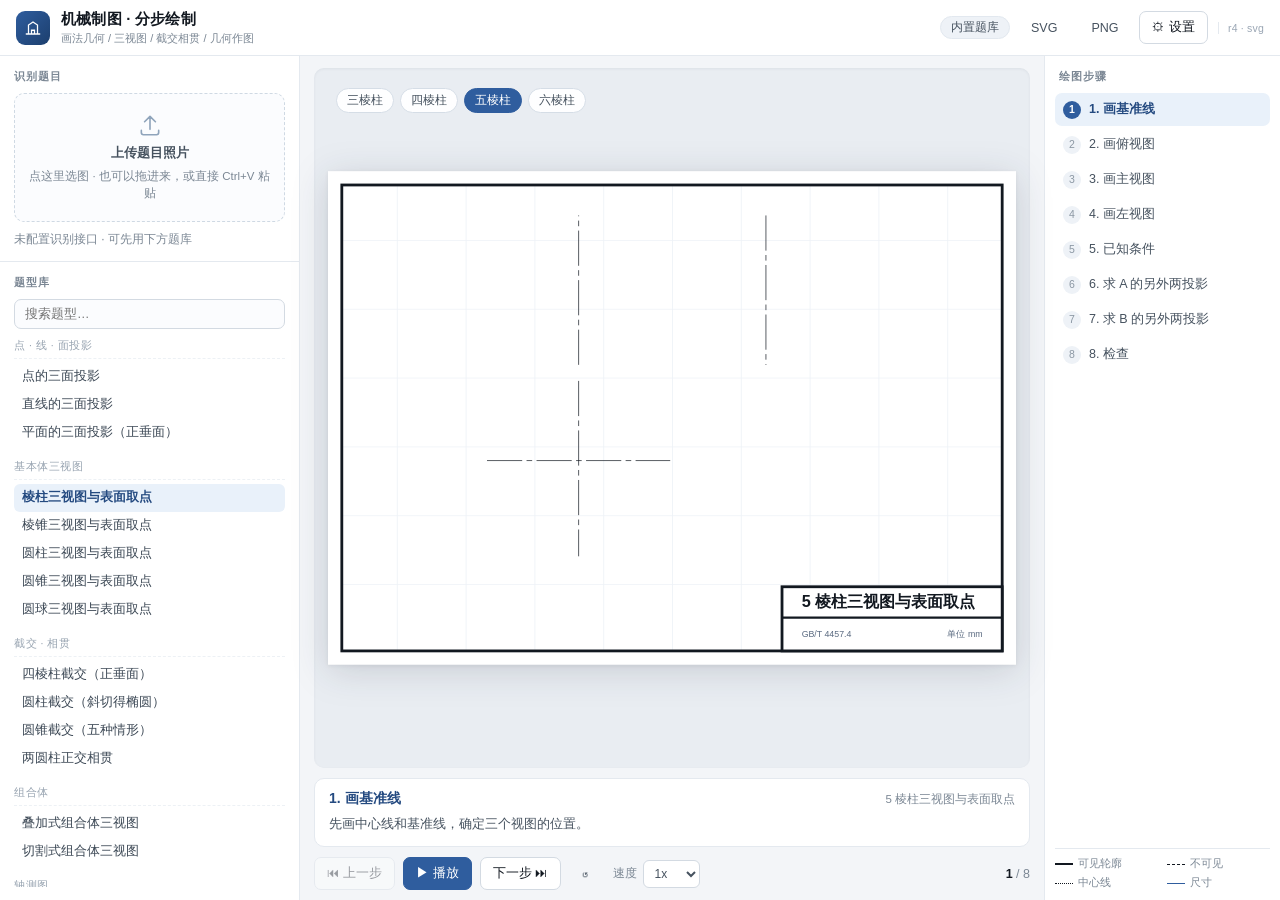
==== commit daad02e8: "fix(r4): 修复上传链路与图幅比例 - SVG 补 width/height + preserveAspectRatio，任何容器下都不再拉伸变形 - 图幅规范化：只出横版/竖版两种比例，内容在" ====
--- a/index.html
+++ b/index.html
@@ -24,6 +24,7 @@
       <button id="btn-svg" class="btn ghost" title="导出矢量图">SVG</button>
       <button id="btn-png" class="btn ghost" title="导出图片">PNG</button>
       <button id="btn-settings" class="btn">⚙ 设置</button>
+      <span id="build-tag" class="build-tag" title="当前页面版本。若显示的不是 r4，说明浏览器用了旧缓存，请强制刷新（Ctrl+F5）"></span>
     </div>
   </header>
 
@@ -31,12 +32,12 @@
     <aside class="side">
       <section class="card">
         <h2>识别题目</h2>
-        <div id="drop" class="drop">
+        <div id="drop" class="drop" role="button" tabindex="0" aria-label="上传题目照片，或把图片拖进来、直接粘贴">
           <svg width="26" height="26" viewBox="0 0 24 24" fill="none" stroke="currentColor" stroke-width="1.5" stroke-linecap="round">
             <path d="M12 16V4m0 0L7 9m5-5 5 5M4 17v2a2 2 0 0 0 2 2h12a2 2 0 0 0 2-2v-2"/>
           </svg>
           <strong>上传题目照片</strong>
-          <span>AI 判断题型、读尺寸，拆成作图步骤</span>
+          <span>点这里选图 · 也可以拖进来，或直接 Ctrl+V 粘贴</span>
         </div>
         <input type="file" id="file-input" accept="image/*" hidden>
         <div id="ai-status" class="ai-status"></div>
@@ -101,6 +102,14 @@
       <input id="cfg-apikey" type="password" placeholder="sk-...">
       <label>模型</label>
       <input id="cfg-model" type="text" placeholder="gpt-4o" value="gpt-4o">
+      <div id="net-warn" class="net-warn hide"></div>
+      <details class="testbox">
+        <summary>连接测试（保存后可点）</summary>
+        <div class="testrow">
+          <button id="btn-test" class="btn">测试连通</button>
+          <span id="test-out" class="test-out"></span>
+        </div>
+      </details>
       <div class="modal-actions">
         <button id="btn-cancel-settings" class="btn ghost">取消</button>
         <button id="btn-save-settings" class="btn primary">保存</button>
--- a/css/style.css
+++ b/css/style.css
@@ -51,6 +51,12 @@
   border: 1px solid #e2e8ef; border-radius: 999px; padding: 3px 10px;
 }
 .tag.is-doc { color: #1c5c96; background: #e8f2fc; border-color: #cfe3f7; }
+/* 版本水印：旧版页面没有这一项，一眼可辨 */
+.build-tag {
+  font-size: 10.5px; color: #9aa6b4; border-left: 1px solid var(--line);
+  padding-left: 9px; margin-left: 2px; letter-spacing: .2px;
+  font-variant-numeric: tabular-nums; user-select: none;
+}
 
 /* ---------- 按钮 ---------- */
 .btn {
@@ -94,6 +100,8 @@
   transition: border-color .15s, background .15s;
 }
 .drop:hover, .drop.over { border-color: var(--blue); background: #f4f8fd; color: var(--blue-d); }
+.drop:focus-visible { outline: 2px solid var(--blue); outline-offset: 2px; }
+.drop.over { border-style: solid; box-shadow: inset 0 0 0 3px #e3eefb; }
 .drop strong { font-size: 13px; }
 .drop span { font-size: 11.5px; color: var(--muted); line-height: 1.5; }
 .drop svg { color: #8fa4bb; }
@@ -120,6 +128,13 @@
 .issues summary { cursor: pointer; }
 .issues ul { margin: 4px 0 0; padding-left: 16px; line-height: 1.7; }
 .ai-error { color: var(--accent); font-size: 12.5px; line-height: 1.6; }
+.err-hints { margin: 0; padding-left: 17px; font-size: 11.5px; color: var(--ink-2); line-height: 1.75; }
+.err-hints li { margin-bottom: 3px; }
+.raw {
+  font-family: ui-monospace, "Cascadia Mono", Consolas, monospace;
+  font-size: 10.5px; color: #7b8794; margin-top: 4px;
+  word-break: break-all; line-height: 1.55;
+}
 .hint { font-size: 11.5px; color: var(--muted); line-height: 1.6; margin-top: 4px; }
 
 /* 题库 */
@@ -159,12 +174,15 @@
   width: 100%; height: 100%;
   display: flex; align-items: center; justify-content: center;
 }
+/* width/height 100% + preserveAspectRatio="xMidYMid meet"：
+   SVG 自身永不拉伸，比例不符时只在四周留白。阴影用 drop-shadow，
+   跟随实际绘制的纸张轮廓，而不是元素盒子。 */
 .paper svg.dw {
-  background: #fff;
-  max-width: 100%; max-height: 100%;
-  width: auto; height: auto;
+  display: block;
+  width: 100%;
+  height: 100%;
   border-radius: 2px;
-  box-shadow: 0 6px 24px rgba(20, 30, 45, .13), 0 1px 3px rgba(20, 30, 45, .08);
+  filter: drop-shadow(0 6px 18px rgba(20, 30, 45, .15)) drop-shadow(0 1px 2px rgba(20, 30, 45, .07));
 }
 .variant-bar {
   position: absolute; left: 22px; top: 20px;
@@ -253,6 +271,26 @@
 .modal-box input:focus { border-color: var(--blue); }
 .modal-actions { display: flex; justify-content: flex-end; gap: 8px; margin-top: 16px; }
 
+/* file:// 打开时的提醒：跨域请求会被浏览器拦掉 */
+.net-warn {
+  margin-top: 12px; padding: 9px 11px; border-radius: 8px;
+  background: #fdf3e3; border: 1px solid #f0ddba; color: #8a5f14;
+  font-size: 11.5px; line-height: 1.7;
+}
+.net-warn.hide { display: none; }
+.net-warn b { color: #6f4a0b; }
+.net-warn code {
+  font-family: ui-monospace, "Cascadia Mono", Consolas, monospace;
+  background: rgba(255,255,255,.7); border-radius: 3px; padding: 1px 4px; font-size: 11px;
+}
+.testbox { margin-top: 12px; border-top: 1px solid var(--line); padding-top: 10px; }
+.testbox summary { font-size: 11.5px; color: var(--muted); cursor: pointer; }
+.testrow { display: flex; align-items: center; gap: 9px; margin-top: 8px; }
+.test-out { font-size: 11.5px; line-height: 1.5; color: var(--ink-2); }
+.test-out.ok { color: var(--ok); }
+.test-out.err { color: var(--accent); }
+.test-out.wait { color: var(--blue); }
+
 .toast {
   position: fixed; left: 50%; bottom: 26px; transform: translate(-50%, 10px);
   background: #1d2733; color: #fff; font-size: 12.5px; padding: 8px 14px;
